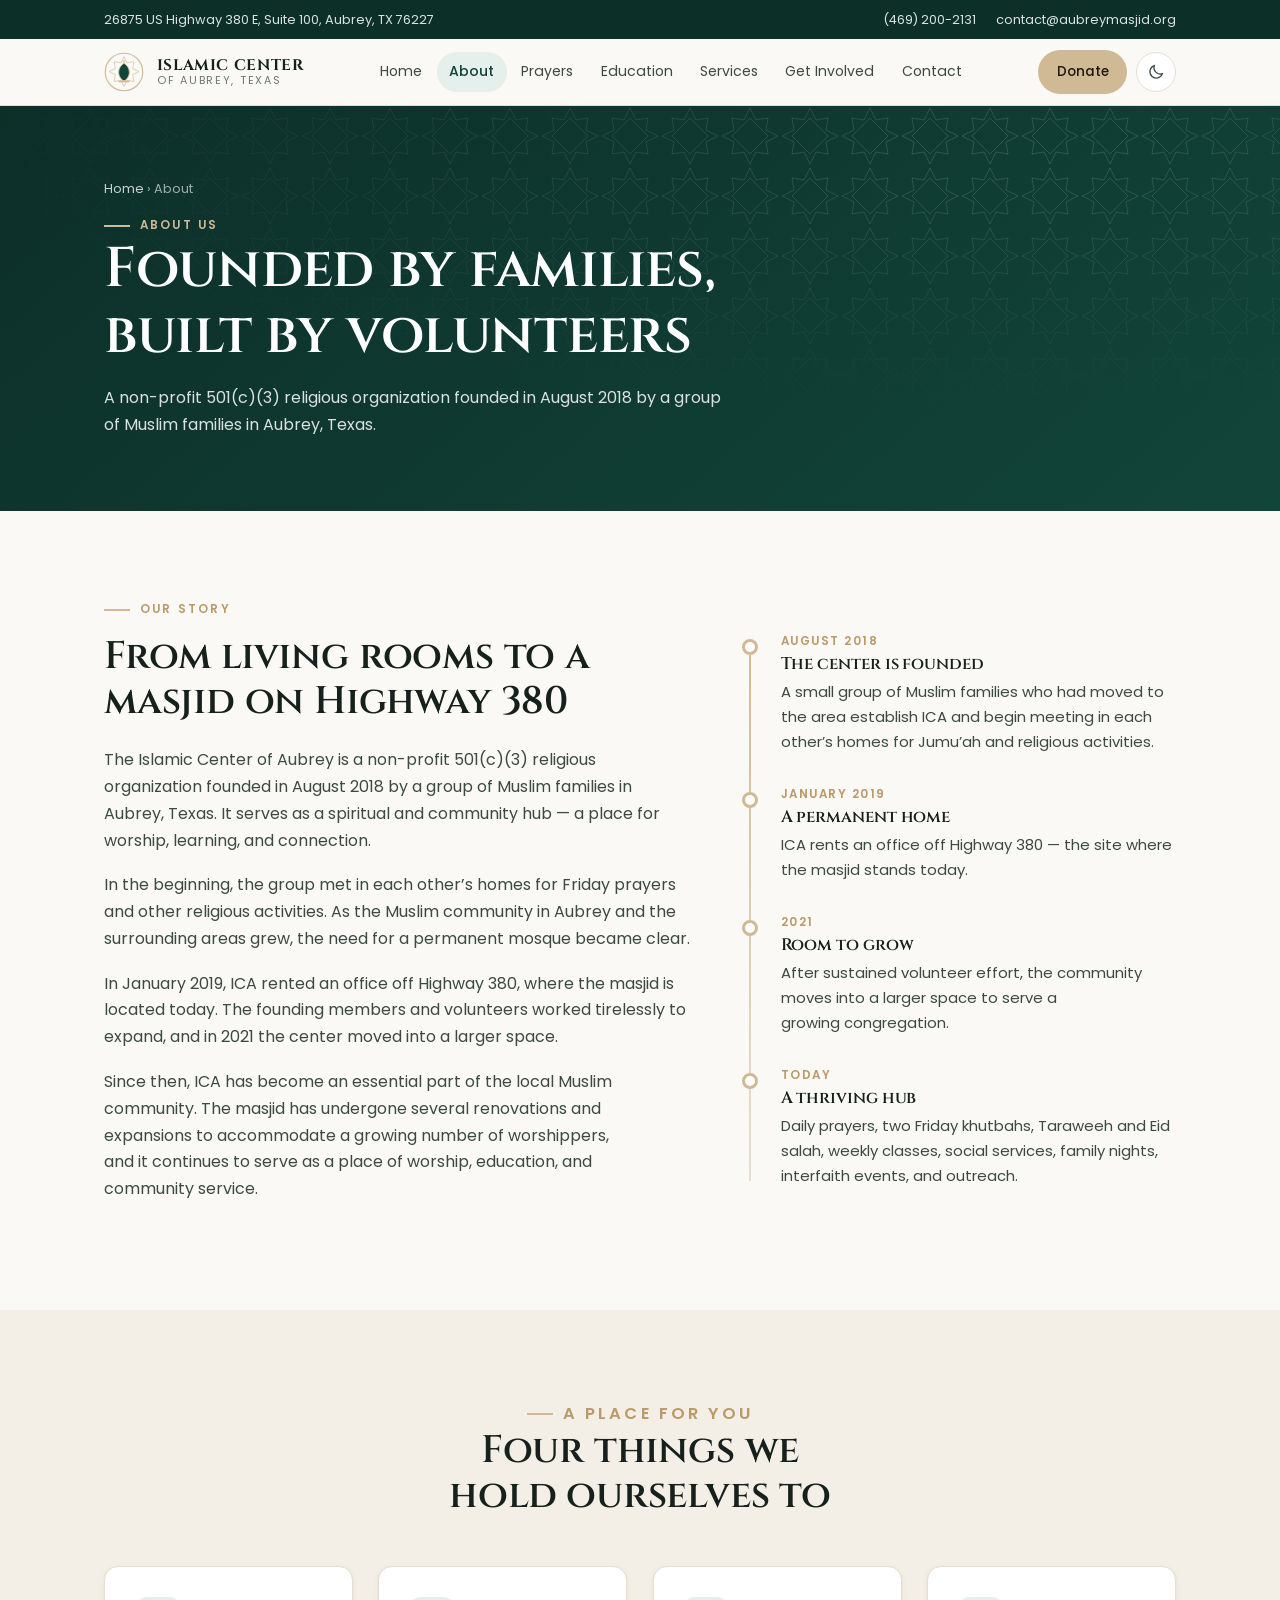
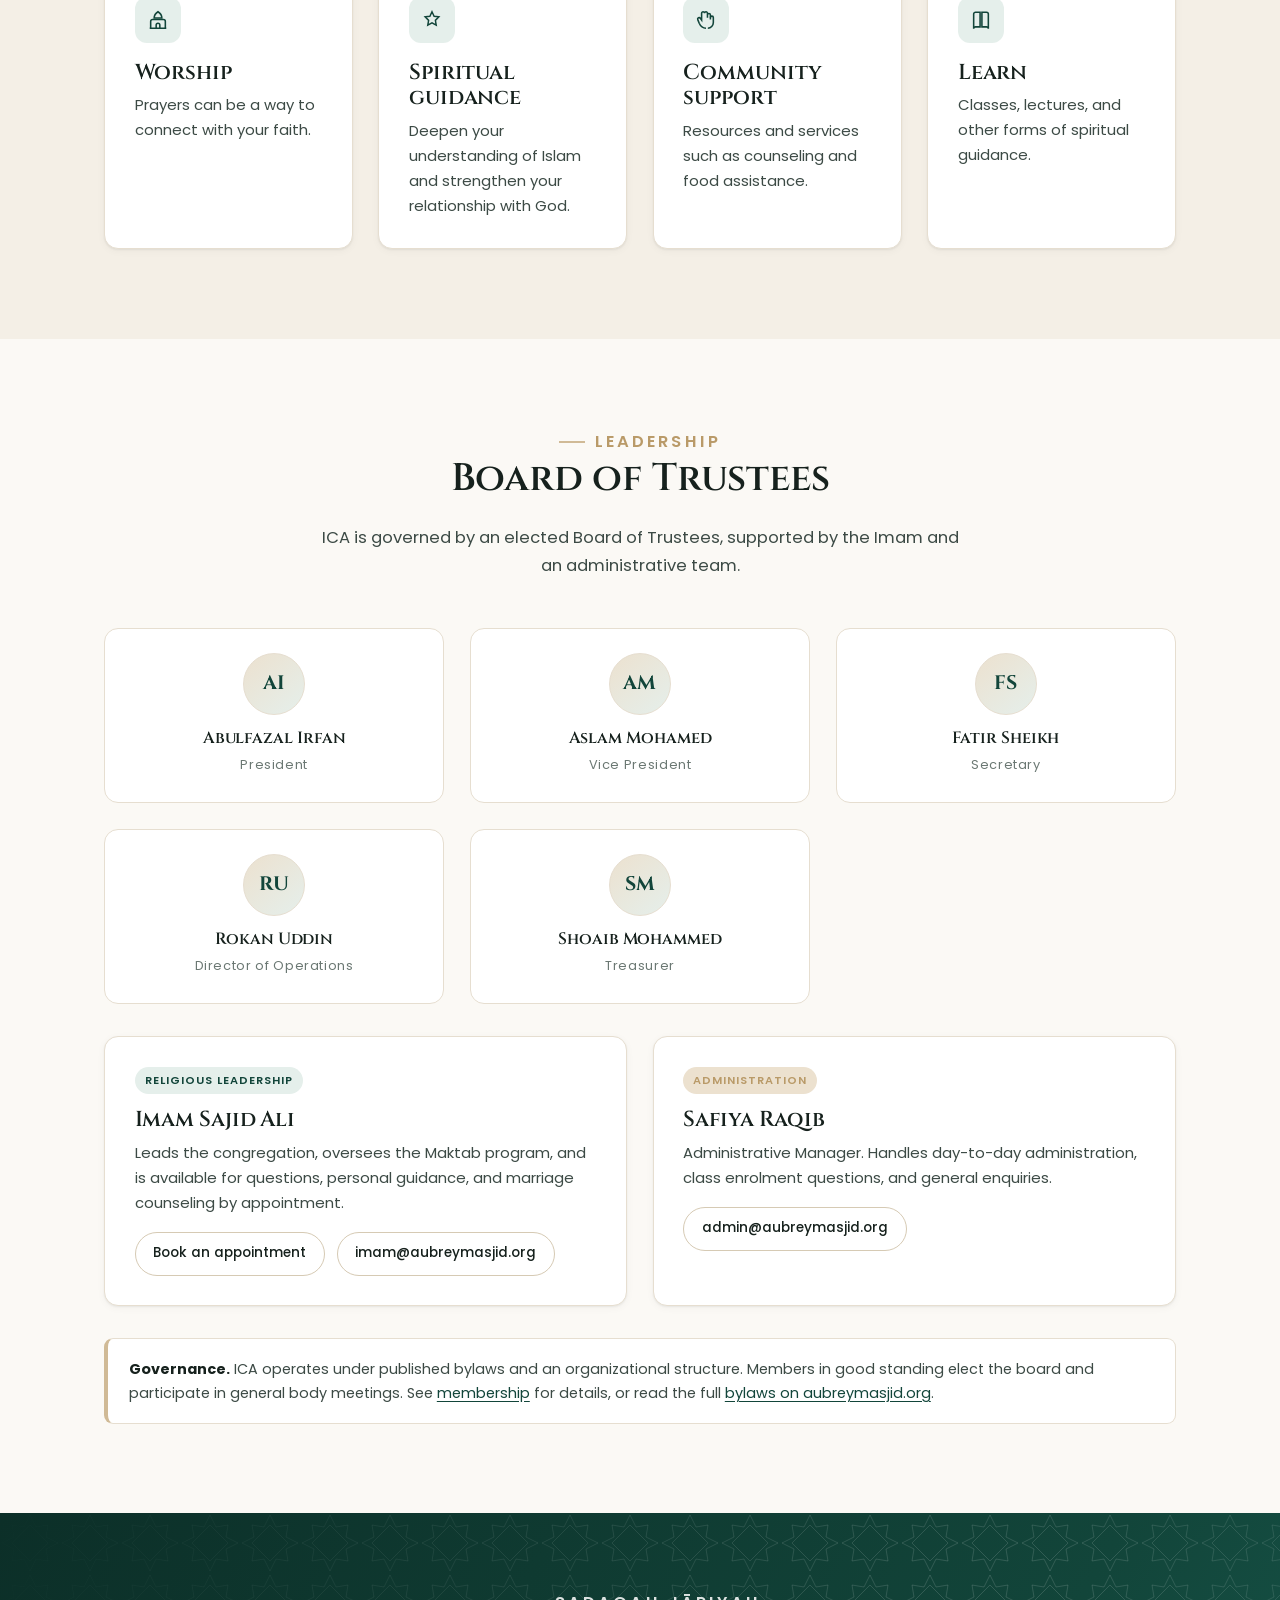
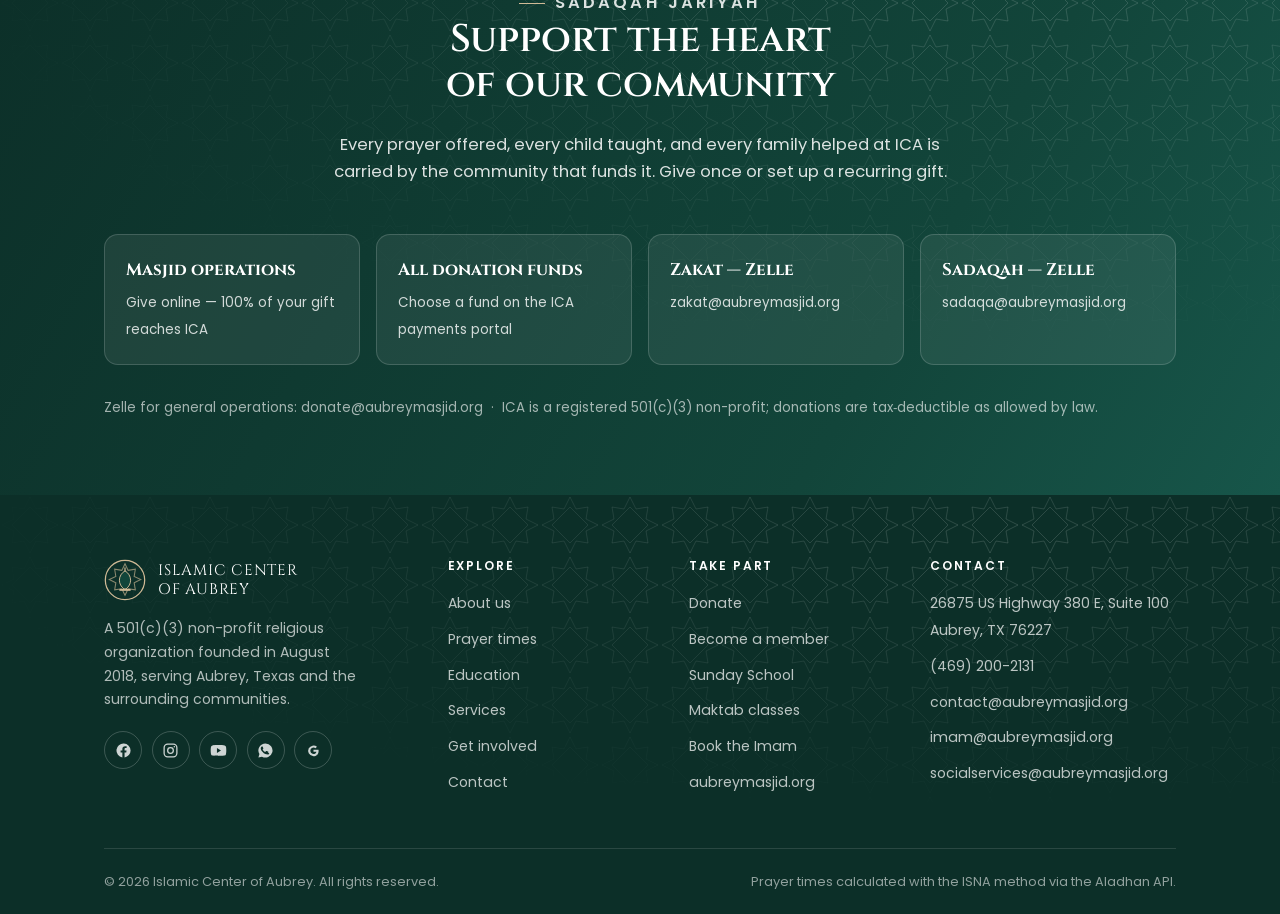
==== about.html @ ee8618e5 "Build the Islamic Center of Aubrey website A complete static site for GitHub Pages, replacing an emp" ====
<!doctype html>
<html lang="en">
<head>
<meta charset="utf-8">
<meta name="viewport" content="width=device-width, initial-scale=1">
<title>About the Islamic Center of Aubrey — history, mission, leadership</title>
<meta name="description" content="How the Islamic Center of Aubrey grew from family gatherings in 2018 to a masjid on Highway 380 — plus our mission, board of trustees, and leadership.">
<link rel="canonical" href="https://akaban01.github.io/Islamic-center-of-Aubrey/about.html">
<meta property="og:type" content="website">
<meta property="og:site_name" content="Islamic Center of Aubrey">
<meta property="og:title" content="About the Islamic Center of Aubrey — history, mission, leadership">
<meta property="og:description" content="How the Islamic Center of Aubrey grew from family gatherings in 2018 to a masjid on Highway 380 — plus our mission, board of trustees, and leadership.">
<meta property="og:url" content="https://akaban01.github.io/Islamic-center-of-Aubrey/about.html">
<meta name="twitter:card" content="summary">
<meta name="theme-color" content="#12453a">
<link rel="icon" href="assets/img/favicon.svg" type="image/svg+xml">
<link rel="apple-touch-icon" href="assets/img/favicon.svg">
<link rel="preconnect" href="https://fonts.googleapis.com">
<link rel="preconnect" href="https://fonts.gstatic.com" crossorigin>
<link rel="preconnect" href="https://api.aladhan.com">
<link href="https://fonts.googleapis.com/css2?family=Cinzel:wght@500;600;700&family=Poppins:wght@300;400;500;600&display=swap" rel="stylesheet">
<link rel="stylesheet" href="assets/css/site.css">
<script>(function(){try{var t=localStorage.getItem("ica-theme");if(t==="dark"||t==="light")document.documentElement.setAttribute("data-theme",t);}catch(e){}})();</script>
</head>
<body>
<a class="skip-link" href="#main">Skip to content</a>
<div class="topbar">
  <div class="wrap">
    <div class="topbar-links">
      <a href="https://www.google.com/maps/search/?api=1&query=26875+US+Highway+380+E+Suite+100+Aubrey+TX+76227" target="_blank" rel="noopener">26875 US Highway 380 E, Suite 100, Aubrey, TX 76227</a>
    </div>
    <div class="topbar-meta">
      <a href="tel:+14692002131">(469) 200-2131</a>
      <a href="mailto:contact@aubreymasjid.org">contact@aubreymasjid.org</a>
    </div>
  </div>
</div>

<header class="site-header">
  <div class="wrap">
    <a class="brand" href="index.html">
      <svg viewBox="0 0 48 48" aria-hidden="true" focusable="false">
  <circle cx="24" cy="24" r="22.5" fill="none" stroke="#d0ba96" stroke-width="1.4"/>
  <path d="M24 5.5 27.6 13l8.2-1.3-1.3 8.2 7.5 3.6-7.5 3.6 1.3 8.2-8.2-1.3L24 41.5 20.4 34l-8.2 1.3 1.3-8.2L6 23.5l7.5-3.6-1.3-8.2 8.2 1.3z"
        fill="none" stroke="#d0ba96" stroke-width="1.2" opacity=".65"/>
  <path d="M24 13.5c3.9 2.4 6.4 6.3 6.4 10.7 0 4-2 7.6-5.2 10h-2.4c-3.2-2.4-5.2-6-5.2-10 0-4.4 2.5-8.3 6.4-10.7z"
        fill="#12453a"/>
  <path d="M24 13.5c3.9 2.4 6.4 6.3 6.4 10.7 0 4-2 7.6-5.2 10h-2.4c-3.2-2.4-5.2-6-5.2-10 0-4.4 2.5-8.3 6.4-10.7z"
        fill="none" stroke="#d0ba96" stroke-width="1.1"/>
  <path d="M24 10.2v3.6" stroke="#d0ba96" stroke-width="1.4" stroke-linecap="round"/>
  <path d="M17.6 34.2h12.8v2.2H17.6z" fill="#d0ba96"/>
</svg>
      <span class="brand-text">
        <span class="brand-name">Islamic Center</span>
        <span class="brand-sub">of Aubrey, Texas</span>
      </span>
    </a>

    <nav class="nav" id="primary-nav" aria-label="Primary">
      <a href="index.html">Home</a><a href="about.html" aria-current="page">About</a><a href="prayers.html">Prayers</a><a href="education.html">Education</a><a href="services.html">Services</a><a href="get-involved.html">Get Involved</a><a href="contact.html">Contact</a>
    </nav>

    <div class="header-actions">
      <a class="btn btn-sand btn-sm hide-donate" href="https://www.zeffy.com/en-US/donation-form/support-the-heart-of-our-community-masjid-operations" target="_blank" rel="noopener">Donate</a>
      <button class="icon-btn" type="button" data-theme-toggle aria-label="Switch colour theme">
        <svg viewBox="0 0 24 24" fill="none" stroke="currentColor" stroke-width="1.7" aria-hidden="true"><path d="M20.5 14.2A8.4 8.4 0 0 1 9.8 3.5a8.5 8.5 0 1 0 10.7 10.7z"/></svg>
      </button>
      <button class="icon-btn nav-toggle" type="button" data-nav-toggle aria-expanded="false" aria-controls="primary-nav" aria-label="Open menu">
        <svg viewBox="0 0 24 24" fill="none" stroke="currentColor" stroke-width="1.8" stroke-linecap="round" aria-hidden="true"><path d="M4 7h16M4 12h16M4 17h16"/></svg>
      </button>
    </div>
  </div>
</header>
<div class="nav-backdrop" aria-hidden="true"></div>

<main id="main">
<section class="page-hero">
  <div class="hero-pattern" aria-hidden="true"></div>
  <div class="wrap">
    <nav class="crumbs" aria-label="Breadcrumb"><a href="index.html">Home</a> &rsaquo; About</nav>
    <p class="eyebrow">About us</p>
    <h1>Founded by families, built by volunteers</h1>
    <p>A non-profit 501(c)(3) religious organization founded in August 2018 by a group of Muslim families in Aubrey, Texas.</p>
  </div>
</section>

<section>
  <div class="wrap">
    <div class="split wide-left">
      <div>
        <p class="eyebrow">Our story</p>
        <h2>From living rooms to a masjid on Highway&nbsp;380</h2>
        <p>The Islamic Center of Aubrey is a non-profit 501(c)(3) religious organization founded in August 2018 by a group of Muslim families in Aubrey, Texas. It serves as a spiritual and community hub &mdash; a place for worship, learning, and connection.</p>
        <p>In the beginning, the group met in each other&rsquo;s homes for Friday prayers and other religious activities. As the Muslim community in Aubrey and the surrounding areas grew, the need for a permanent mosque became clear.</p>
        <p>In January 2019, ICA rented an office off Highway 380, where the masjid is located today. The founding members and volunteers worked tirelessly to expand, and in 2021 the center moved into a larger space.</p>
        <p>Since then, ICA has become an essential part of the local Muslim community. The masjid has undergone several renovations and expansions to accommodate a growing number of worshippers, and it continues to serve as a place of worship, education, and community service.</p>
      </div>

      <div>
        <ul class="timeline">
          <li>
            <span class="year">August 2018</span>
            <h3>The center is founded</h3>
            <p>A small group of Muslim families who had moved to the area establish ICA and begin meeting in each other&rsquo;s homes for Jumu&rsquo;ah and religious activities.</p>
          </li>
          <li>
            <span class="year">January 2019</span>
            <h3>A permanent home</h3>
            <p>ICA rents an office off Highway 380 &mdash; the site where the masjid stands today.</p>
          </li>
          <li>
            <span class="year">2021</span>
            <h3>Room to grow</h3>
            <p>After sustained volunteer effort, the community moves into a larger space to serve a growing congregation.</p>
          </li>
          <li>
            <span class="year">Today</span>
            <h3>A thriving hub</h3>
            <p>Daily prayers, two Friday khutbahs, Taraweeh and Eid salah, weekly classes, social services, family nights, interfaith events, and outreach.</p>
          </li>
        </ul>
      </div>
    </div>
  </div>
</section>

<section class="bg-alt">
  <div class="wrap">
    <div class="section-head center">
      <p class="eyebrow center">A place for you</p>
      <h2>Four things we hold ourselves to</h2>
    </div>
    <div class="grid g-4">
      <div class="card">
        <span class="card-icon" aria-hidden="true"><svg viewBox="0 0 24 24" fill="none" stroke="currentColor" stroke-width="1.7"><path d="M12 3c2.6 1.7 4.2 4.2 4.2 6.8H7.8C7.8 7.2 9.4 4.7 12 3z"/><path d="M4 21v-7.5a2 2 0 0 1 2-2h12a2 2 0 0 1 2 2V21"/><path d="M10 21v-3.5a2 2 0 0 1 4 0V21M3 21h18"/></svg></span>
        <h3>Worship</h3>
        <p>Prayers can be a way to connect with your faith.</p>
      </div>
      <div class="card">
        <span class="card-icon" aria-hidden="true"><svg viewBox="0 0 24 24" fill="none" stroke="currentColor" stroke-width="1.6"><path d="m12 3 2.3 4.9 5.2.7-3.8 3.8.9 5.3-4.6-2.6-4.6 2.6.9-5.3L4.5 8.6l5.2-.7z"/></svg></span>
        <h3>Spiritual guidance</h3>
        <p>Deepen your understanding of Islam and strengthen your relationship with God.</p>
      </div>
      <div class="card">
        <span class="card-icon" aria-hidden="true"><svg viewBox="0 0 24 24" fill="none" stroke="currentColor" stroke-width="1.7"><path d="M12 21c-3 0-6-2.2-7.4-5.4L3 11.6a1.6 1.6 0 0 1 2.8-1.5l1.4 2V4.6a1.6 1.6 0 0 1 3.2 0M10.4 4.6a1.6 1.6 0 0 1 3.2 0v5M13.6 6.6a1.6 1.6 0 0 1 3.2 0v4.8"/><path d="M16.8 9.4a1.6 1.6 0 0 1 3.2 0v5.2c0 3.5-2.7 6.4-6 6.4"/></svg></span>
        <h3>Community support</h3>
        <p>Resources and services such as counseling and food assistance.</p>
      </div>
      <div class="card">
        <span class="card-icon" aria-hidden="true"><svg viewBox="0 0 24 24" fill="none" stroke="currentColor" stroke-width="1.7"><path d="M4 5.5A2 2 0 0 1 6 3.5h5v16H6a2 2 0 0 0-2 2z"/><path d="M20 5.5a2 2 0 0 0-2-2h-5v16h5a2 2 0 0 1 2 2z"/></svg></span>
        <h3>Learn</h3>
        <p>Classes, lectures, and other forms of spiritual guidance.</p>
      </div>
    </div>
  </div>
</section>

<section>
  <div class="wrap">
    <div class="section-head center">
      <p class="eyebrow center">Leadership</p>
      <h2>Board of Trustees</h2>
      <p>ICA is governed by an elected Board of Trustees, supported by the Imam and an administrative team.</p>
    </div>

    <div class="grid g-3">
      <div class="person"><div class="avatar" aria-hidden="true">AI</div><h3>Abulfazal Irfan</h3><span>President</span></div>
      <div class="person"><div class="avatar" aria-hidden="true">AM</div><h3>Aslam Mohamed</h3><span>Vice President</span></div>
      <div class="person"><div class="avatar" aria-hidden="true">FS</div><h3>Fatir Sheikh</h3><span>Secretary</span></div>
      <div class="person"><div class="avatar" aria-hidden="true">RU</div><h3>Rokan Uddin</h3><span>Director of Operations</span></div>
      <div class="person"><div class="avatar" aria-hidden="true">SM</div><h3>Shoaib Mohammed</h3><span>Treasurer</span></div>
    </div>

    <div class="grid g-2 mt-2">
      <div class="card">
        <span class="tag green">Religious leadership</span>
        <h3>Imam Sajid Ali</h3>
        <p>Leads the congregation, oversees the Maktab program, and is available for questions, personal guidance, and marriage counseling by appointment.</p>
        <div class="btn-row mt-1">
          <a class="btn btn-ghost btn-sm" href="https://calendar.google.com/calendar/u/0/appointments/schedules/AcZssZ1vyZ14hAjx7pWUwDFOljRnfzx2_JsqoE2xHkdZ8RWz4Cv1REC_RWvI3e70kkAF7JAa46skmWee" target="_blank" rel="noopener">Book an appointment</a>
          <a class="btn btn-ghost btn-sm" href="mailto:imam@aubreymasjid.org">imam@aubreymasjid.org</a>
        </div>
      </div>
      <div class="card">
        <span class="tag">Administration</span>
        <h3>Safiya Raqib</h3>
        <p>Administrative Manager. Handles day-to-day administration, class enrolment questions, and general enquiries.</p>
        <div class="btn-row mt-1">
          <a class="btn btn-ghost btn-sm" href="mailto:admin@aubreymasjid.org">admin@aubreymasjid.org</a>
        </div>
      </div>
    </div>

    <div class="notice mt-2">
      <p><strong>Governance.</strong> ICA operates under published bylaws and an organizational structure. Members in good standing elect the board and participate in general body meetings. See <a href="get-involved.html#membership">membership</a> for details, or read the full <a href="https://www.aubreymasjid.org/bylaws/" target="_blank" rel="noopener">bylaws on aubreymasjid.org</a>.</p>
    </div>
  </div>
</section>

<section class="cta-band">
  <div class="hero-pattern" aria-hidden="true"></div>
  <div class="wrap">
    <div class="section-head center" style="max-width:660px;">
      <p class="eyebrow center">Sadaqah jāriyah</p>
      <h2>Support the heart of our community</h2>
      <p>Every prayer offered, every child taught, and every family helped at ICA is carried by the community that funds it. Give once or set up a recurring gift.</p>
    </div>

    <div class="donate-grid">
      <a class="donate-card" href="https://www.zeffy.com/en-US/donation-form/support-the-heart-of-our-community-masjid-operations" target="_blank" rel="noopener">
        <b>Masjid operations</b>
        <span>Give online &mdash; 100% of your gift reaches ICA</span>
      </a>
      <a class="donate-card" href="https://payments.madinaapps.com/aubreymasjid/all" target="_blank" rel="noopener">
        <b>All donation funds</b>
        <span>Choose a fund on the ICA payments portal</span>
      </a>
      <a class="donate-card" href="mailto:zakat@aubreymasjid.org">
        <b>Zakat &mdash; Zelle</b>
        <span>zakat@aubreymasjid.org</span>
      </a>
      <a class="donate-card" href="mailto:sadaqa@aubreymasjid.org">
        <b>Sadaqah &mdash; Zelle</b>
        <span>sadaqa@aubreymasjid.org</span>
      </a>
    </div>
    <p class="mt-2" style="font-size:.84rem;color:rgba(255,255,255,.62);margin-bottom:0;">
      Zelle for general operations: donate@aubreymasjid.org &nbsp;&middot;&nbsp; ICA is a registered 501(c)(3) non-profit; donations are tax&#8209;deductible as allowed by law.
    </p>
  </div>
</section>

</main>

<footer class="site-footer">
  <div class="hero-pattern" aria-hidden="true"></div>
  <div class="wrap">
    <div class="footer-grid">
      <div>
        <div class="footer-brand">
          <svg viewBox="0 0 48 48" aria-hidden="true" focusable="false">
  <circle cx="24" cy="24" r="22.5" fill="none" stroke="#d0ba96" stroke-width="1.4"/>
  <path d="M24 5.5 27.6 13l8.2-1.3-1.3 8.2 7.5 3.6-7.5 3.6 1.3 8.2-8.2-1.3L24 41.5 20.4 34l-8.2 1.3 1.3-8.2L6 23.5l7.5-3.6-1.3-8.2 8.2 1.3z"
        fill="none" stroke="#d0ba96" stroke-width="1.2" opacity=".65"/>
  <path d="M24 13.5c3.9 2.4 6.4 6.3 6.4 10.7 0 4-2 7.6-5.2 10h-2.4c-3.2-2.4-5.2-6-5.2-10 0-4.4 2.5-8.3 6.4-10.7z"
        fill="#12453a"/>
  <path d="M24 13.5c3.9 2.4 6.4 6.3 6.4 10.7 0 4-2 7.6-5.2 10h-2.4c-3.2-2.4-5.2-6-5.2-10 0-4.4 2.5-8.3 6.4-10.7z"
        fill="none" stroke="#d0ba96" stroke-width="1.1"/>
  <path d="M24 10.2v3.6" stroke="#d0ba96" stroke-width="1.4" stroke-linecap="round"/>
  <path d="M17.6 34.2h12.8v2.2H17.6z" fill="#d0ba96"/>
</svg>
          <span>Islamic Center<br>of Aubrey</span>
        </div>
        <p>A 501(c)(3) non-profit religious organization founded in August 2018, serving Aubrey, Texas and the surrounding communities.</p>
        <div class="socials">
          <a href="https://www.facebook.com/islamiccenterofaubrey/" target="_blank" rel="noopener" aria-label="Facebook"><svg viewBox="0 0 24 24" fill="currentColor"><path d="M22 12a10 10 0 1 0-11.6 9.9v-7h-2.5V12h2.5V9.8c0-2.5 1.5-3.9 3.8-3.9 1.1 0 2.2.2 2.2.2v2.5h-1.3c-1.2 0-1.6.8-1.6 1.6V12h2.8l-.4 2.9h-2.4v7A10 10 0 0 0 22 12z"/></svg></a>
          <a href="https://www.instagram.com/islamiccenterofaubrey/" target="_blank" rel="noopener" aria-label="Instagram"><svg viewBox="0 0 24 24" fill="none" stroke="currentColor" stroke-width="1.8"><rect x="3" y="3" width="18" height="18" rx="5"/><circle cx="12" cy="12" r="4"/><circle cx="17.4" cy="6.6" r="1.1" fill="currentColor" stroke="none"/></svg></a>
          <a href="https://www.youtube.com/channel/UCGAPGRySCEb891dttJAEskg" target="_blank" rel="noopener" aria-label="YouTube"><svg viewBox="0 0 24 24" fill="currentColor"><path d="M23 12s0-3.5-.45-5.2a2.9 2.9 0 0 0-2-2C18.8 4.3 12 4.3 12 4.3s-6.8 0-8.55.5a2.9 2.9 0 0 0-2 2C1 8.5 1 12 1 12s0 3.5.45 5.2a2.9 2.9 0 0 0 2 2c1.75.5 8.55.5 8.55.5s6.8 0 8.55-.5a2.9 2.9 0 0 0 2-2C23 15.5 23 12 23 12zM9.8 15.4V8.6l5.7 3.4z"/></svg></a>
          <a href="https://chat.whatsapp.com/HEF8OsVXUEU65dD7Cazsa9" target="_blank" rel="noopener" aria-label="WhatsApp community"><svg viewBox="0 0 24 24" fill="currentColor"><path d="M12 2a10 10 0 0 0-8.6 15.1L2 22l5-1.3A10 10 0 1 0 12 2zm5.5 14.1c-.2.7-1.4 1.3-2 1.4-.5.1-1.2.1-1.9-.1-.4-.1-1-.3-1.8-.6-3.1-1.3-5.1-4.4-5.3-4.6-.1-.2-1.2-1.6-1.2-3.1S6 7 6.3 6.7c.2-.3.5-.4.7-.4h.5c.2 0 .4 0 .6.5l.8 2c.1.2.1.4 0 .5l-.3.5-.4.4c-.1.1-.3.3-.1.6.1.3.6 1.1 1.4 1.8 1 .9 1.8 1.1 2 1.2.3.1.4.1.6-.1l.8-1c.2-.2.4-.2.6-.1l2 .9c.2.1.4.2.4.3.1.1.1.6-.1 1.3z"/></svg></a>
          <a href="https://g.co/kgs/wvjCQM" target="_blank" rel="noopener" aria-label="Google listing"><svg viewBox="0 0 24 24" fill="currentColor"><path d="M12 11v2.9h4.1a3.6 3.6 0 0 1-1.5 2.4l2.4 1.9c1.4-1.3 2.2-3.2 2.2-5.5 0-.6-.05-1.1-.15-1.7zM12 20c2 0 3.7-.7 4.9-1.8l-2.4-1.9c-.7.5-1.5.7-2.5.7-1.9 0-3.6-1.3-4.2-3.1l-2.5 2A8 8 0 0 0 12 20zM7.8 13.9a4.8 4.8 0 0 1 0-3.1l-2.5-2a8 8 0 0 0 0 7.1zM12 7.6c1.1 0 2 .4 2.8 1.1l2.1-2.1A8 8 0 0 0 5.3 8.8l2.5 2C8.4 8.9 10.1 7.6 12 7.6z"/></svg></a>
        </div>
      </div>

      <div>
        <h4>Explore</h4>
        <ul>
          <li><a href="about.html">About us</a></li>
          <li><a href="prayers.html">Prayer times</a></li>
          <li><a href="education.html">Education</a></li>
          <li><a href="services.html">Services</a></li>
          <li><a href="get-involved.html">Get involved</a></li>
          <li><a href="contact.html">Contact</a></li>
        </ul>
      </div>

      <div>
        <h4>Take part</h4>
        <ul>
          <li><a href="https://www.zeffy.com/en-US/donation-form/support-the-heart-of-our-community-masjid-operations" target="_blank" rel="noopener">Donate</a></li>
          <li><a href="https://www.zeffy.com/en-US/ticketing/islamic-center-of-aubrey-membership" target="_blank" rel="noopener">Become a member</a></li>
          <li><a href="https://www.zeffy.com/en-US/ticketing/sunday-school-registration-2026--27" target="_blank" rel="noopener">Sunday School</a></li>
          <li><a href="https://members.madinaapps.com/clients/aubreymasjid/login" target="_blank" rel="noopener">Maktab classes</a></li>
          <li><a href="https://calendar.google.com/calendar/u/0/appointments/schedules/AcZssZ1vyZ14hAjx7pWUwDFOljRnfzx2_JsqoE2xHkdZ8RWz4Cv1REC_RWvI3e70kkAF7JAa46skmWee" target="_blank" rel="noopener">Book the Imam</a></li>
          <li><a href="https://www.aubreymasjid.org/" target="_blank" rel="noopener">aubreymasjid.org</a></li>
        </ul>
      </div>

      <div>
        <h4>Contact</h4>
        <ul>
          <li><a href="https://www.google.com/maps/search/?api=1&query=26875+US+Highway+380+E+Suite+100+Aubrey+TX+76227" target="_blank" rel="noopener">26875 US Highway 380 E, Suite 100<br>Aubrey, TX 76227</a></li>
          <li><a href="tel:+14692002131">(469) 200-2131</a></li>
          <li><a href="mailto:contact@aubreymasjid.org">contact@aubreymasjid.org</a></li>
          <li><a href="mailto:imam@aubreymasjid.org">imam@aubreymasjid.org</a></li>
          <li><a href="mailto:socialservices@aubreymasjid.org">socialservices@aubreymasjid.org</a></li>
        </ul>
      </div>
    </div>

    <div class="footer-bottom">
      <span>&copy; <span data-year>2026</span> Islamic Center of Aubrey. All rights reserved.</span>
      <span>Prayer times calculated with the ISNA method via the Aladhan API.</span>
    </div>
  </div>
</footer>

<script src="assets/js/site.js" defer></script>
</body>
</html>
---- assets/css/site.css ----
/* =========================================================
   Islamic Center of Aubrey — design system
   Palette anchored on the center's existing brand sand (#D0BA96)
   ========================================================= */

:root {
  /* Brand */
  --sand:        #d0ba96;
  --sand-deep:   #b99a68;
  --sand-soft:   #ece1cf;
  --green:       #12453a;
  --green-deep:  #0c2f28;
  --green-soft:  #e5efeb;

  /* Surfaces & text (light) */
  --bg:          #fbf9f5;
  --bg-alt:      #f4efe6;
  --surface:     #ffffff;
  --surface-2:   #fdfbf7;
  --ink:         #16211d;
  --ink-2:       #3c4a45;
  --ink-3:       #6b7873;
  --line:        #e6ded0;
  --line-strong: #d6cab4;
  --link:        #12453a;

  --shadow-sm: 0 1px 2px rgba(22, 33, 29, .06), 0 2px 8px rgba(22, 33, 29, .04);
  --shadow-md: 0 2px 6px rgba(22, 33, 29, .06), 0 12px 32px rgba(22, 33, 29, .08);
  --shadow-lg: 0 4px 12px rgba(22, 33, 29, .08), 0 24px 60px rgba(22, 33, 29, .12);

  --radius:    14px;
  --radius-lg: 22px;
  --radius-sm: 9px;

  --font-display: "Cinzel", "Iowan Old Style", Georgia, serif;
  --font-body: "Poppins", -apple-system, BlinkMacSystemFont, "Segoe UI", Roboto, sans-serif;

  --wrap: 1160px;
  --gutter: clamp(1.15rem, 4vw, 2.75rem);

  --pattern-ink: rgba(18, 69, 58, .1);
}

@media (prefers-color-scheme: dark) {
  :root:not([data-theme="light"]) {
    --bg:          #0d1411;
    --bg-alt:      #121b17;
    --surface:     #151f1a;
    --surface-2:   #19241f;
    --ink:         #edeae2;
    --ink-2:       #bcc4bf;
    --ink-3:       #8b9691;
    --line:        #26332c;
    --line-strong: #35453c;
    --link:        #d0ba96;
    --green-soft:  #16302a;
    --sand-soft:   #2b2519;
    --shadow-sm: 0 1px 2px rgba(0,0,0,.4);
    --shadow-md: 0 2px 6px rgba(0,0,0,.35), 0 12px 32px rgba(0,0,0,.35);
    --shadow-lg: 0 4px 12px rgba(0,0,0,.4), 0 24px 60px rgba(0,0,0,.45);
    --pattern-ink: rgba(208, 186, 150, .09);
  }
}

:root[data-theme="dark"] {
  --bg:          #0d1411;
  --bg-alt:      #121b17;
  --surface:     #151f1a;
  --surface-2:   #19241f;
  --ink:         #edeae2;
  --ink-2:       #bcc4bf;
  --ink-3:       #8b9691;
  --line:        #26332c;
  --line-strong: #35453c;
  --link:        #d0ba96;
  --green-soft:  #16302a;
  --sand-soft:   #2b2519;
  --shadow-sm: 0 1px 2px rgba(0,0,0,.4);
  --shadow-md: 0 2px 6px rgba(0,0,0,.35), 0 12px 32px rgba(0,0,0,.35);
  --shadow-lg: 0 4px 12px rgba(0,0,0,.4), 0 24px 60px rgba(0,0,0,.45);
  --pattern-ink: rgba(208, 186, 150, .09);
}

/* ---------- Base ---------- */

*, *::before, *::after { box-sizing: border-box; }

html { -webkit-text-size-adjust: 100%; scroll-behavior: smooth; overflow-x: hidden; }
@media (prefers-reduced-motion: reduce) { html { scroll-behavior: auto; } }

body {
  margin: 0;
  background: var(--bg);
  color: var(--ink);
  font-family: var(--font-body);
  font-size: 1rem;
  line-height: 1.68;
  -webkit-font-smoothing: antialiased;
  overflow-x: hidden;
}

h1, h2, h3, h4 {
  font-family: var(--font-display);
  font-weight: 600;
  line-height: 1.18;
  letter-spacing: -0.005em;
  color: var(--ink);
  margin: 0 0 .6em;
  text-wrap: balance;
}

h1 { font-size: clamp(2.1rem, 5.2vw, 3.5rem); }
h2 { font-size: clamp(1.65rem, 3.6vw, 2.4rem); }
h3 { font-size: clamp(1.12rem, 2vw, 1.35rem); }
h4 { font-size: 1.02rem; }

p { margin: 0 0 1.1em; color: var(--ink-2); text-wrap: pretty; }
a { color: var(--link); text-underline-offset: 3px; }

img, svg { max-width: 100%; }
hr { border: 0; border-top: 1px solid var(--line); margin: 2.5rem 0; }

:focus-visible {
  outline: 2.5px solid var(--sand-deep);
  outline-offset: 3px;
  border-radius: 4px;
}

.skip-link {
  position: absolute; left: -9999px; top: 0; z-index: 200;
  background: var(--green); color: #fff; padding: .75rem 1.15rem;
  border-radius: 0 0 var(--radius-sm) 0; font-size: .9rem;
}
.skip-link:focus { left: 0; }

/* ---------- Layout ---------- */

.wrap { width: 100%; max-width: var(--wrap); margin-inline: auto; padding-inline: var(--gutter); }
.wrap-narrow { max-width: 780px; }

section { padding-block: clamp(3.25rem, 7vw, 5.75rem); }
section.tight { padding-block: clamp(2.25rem, 4.5vw, 3.5rem); }
.bg-alt { background: var(--bg-alt); }
.bg-surface { background: var(--surface); }

.eyebrow {
  font-family: var(--font-body);
  font-size: .74rem; font-weight: 600;
  letter-spacing: .19em; text-transform: uppercase;
  color: var(--sand-deep);
  margin: 0 0 .85rem;
  display: flex; align-items: center; gap: .6rem;
}
.eyebrow::before {
  content: ""; width: 26px; height: 1.5px; background: var(--sand); flex: none;
}
.eyebrow.center { justify-content: center; }

.section-head { max-width: 640px; margin-bottom: clamp(2rem, 4vw, 3rem); }
.section-head.center { margin-inline: auto; text-align: center; }
.section-head.center .eyebrow { justify-content: center; }
.section-head p { font-size: 1.03rem; margin-bottom: 0; }

.lead { font-size: clamp(1.03rem, 1.9vw, 1.18rem); color: var(--ink-2); }

.grid { display: grid; gap: clamp(1rem, 2.2vw, 1.6rem); }
.g-2 { grid-template-columns: repeat(auto-fit, minmax(280px, 1fr)); }
.g-3 { grid-template-columns: repeat(auto-fit, minmax(265px, 1fr)); }
.g-4 { grid-template-columns: repeat(auto-fit, minmax(210px, 1fr)); }

/* ---------- Buttons ---------- */

.btn {
  display: inline-flex; align-items: center; justify-content: center; gap: .55rem;
  font-family: var(--font-body); font-size: .92rem; font-weight: 500;
  padding: .82rem 1.5rem;
  border-radius: 999px;
  border: 1.5px solid transparent;
  text-decoration: none;
  cursor: pointer;
  transition: transform .18s ease, background-color .18s ease, color .18s ease, border-color .18s ease, box-shadow .18s ease;
  white-space: nowrap;
}
.btn:hover { transform: translateY(-2px); }
.btn:active { transform: translateY(0); }
@media (prefers-reduced-motion: reduce) { .btn:hover { transform: none; } }

.btn-primary { background: var(--green); color: #fff; box-shadow: var(--shadow-sm); }
.btn-primary:hover { background: var(--green-deep); box-shadow: var(--shadow-md); }

.btn-sand { background: var(--sand); color: #21180a; }
.btn-sand:hover { background: var(--sand-deep); color: #fff; }

.btn-ghost { border-color: var(--line-strong); color: var(--ink); background: transparent; }
.btn-ghost:hover { border-color: var(--sand-deep); background: var(--surface); }

.btn-onDark { border-color: rgba(255,255,255,.42); color: #fff; background: rgba(255,255,255,.05); }
.btn-onDark:hover { background: #fff; color: var(--green-deep); border-color: #fff; }

.btn-sm { padding: .6rem 1.1rem; font-size: .85rem; }

.btn-row { display: flex; flex-wrap: wrap; gap: .75rem; }

/* ---------- Header ---------- */

.topbar {
  background: var(--green-deep);
  color: rgba(255,255,255,.82);
  font-size: .8rem;
}
.topbar .wrap {
  display: flex; align-items: center; justify-content: space-between;
  gap: 1rem; padding-block: .55rem; flex-wrap: wrap;
}
.topbar a { color: rgba(255,255,255,.86); text-decoration: none; }
.topbar a:hover { color: var(--sand); }
.topbar-links { display: flex; gap: 1.25rem; align-items: center; flex-wrap: wrap; }
.topbar-meta { display: flex; gap: 1.25rem; align-items: center; }
@media (max-width: 720px) { .topbar-meta { display: none; } }

.site-header {
  position: sticky; top: 0; z-index: 100;
  background: color-mix(in srgb, var(--bg) 88%, transparent);
  backdrop-filter: blur(14px);
  border-bottom: 1px solid var(--line);
}
.site-header .wrap {
  display: flex; align-items: center; justify-content: space-between;
  gap: 1rem; padding-block: .7rem;
}

.brand { display: flex; align-items: center; gap: .8rem; text-decoration: none; color: var(--ink); }
.brand svg { width: 40px; height: 40px; flex: none; }
.brand-text { display: flex; flex-direction: column; line-height: 1.15; }
.brand-name {
  font-family: var(--font-display); font-weight: 700;
  font-size: .96rem; letter-spacing: .04em; text-transform: uppercase;
}
.brand-sub { font-size: .68rem; letter-spacing: .16em; text-transform: uppercase; color: var(--ink-3); }

.nav { display: flex; align-items: center; gap: .15rem; }
.nav a {
  padding: .5rem .78rem; border-radius: 999px;
  font-size: .88rem; color: var(--ink-2); text-decoration: none;
  transition: color .16s ease, background-color .16s ease;
}
.nav a:hover { color: var(--ink); background: var(--bg-alt); }
.nav a[aria-current="page"] { color: var(--green); background: var(--green-soft); font-weight: 500; }
:root[data-theme="dark"] .nav a[aria-current="page"] { color: var(--sand); }

.header-actions { display: flex; align-items: center; gap: .55rem; }

.icon-btn {
  width: 40px; height: 40px; display: grid; place-items: center;
  border-radius: 50%; border: 1px solid var(--line);
  background: var(--surface); color: var(--ink-2); cursor: pointer;
  transition: border-color .16s ease, color .16s ease;
}
.icon-btn:hover { border-color: var(--sand-deep); color: var(--ink); }
.icon-btn svg { width: 18px; height: 18px; }

.nav-toggle { display: none; }
@media (max-width: 1024px) {
  .nav-toggle { display: grid; }
  .nav {
    position: fixed; inset: 0 0 0 auto; width: min(330px, 84vw);
    background: var(--surface); border-left: 1px solid var(--line);
    flex-direction: column; align-items: stretch; gap: .2rem;
    padding: 5.5rem 1.25rem 2rem;
    transform: translateX(100%); transition: transform .28s cubic-bezier(.4,0,.2,1);
    box-shadow: var(--shadow-lg); overflow-y: auto;
  }
  .nav[data-open="true"] { transform: translateX(0); }
  .nav a { padding: .8rem .9rem; border-radius: var(--radius-sm); font-size: .96rem; }
  .nav-backdrop {
    position: fixed; inset: 0; background: rgba(10,16,13,.45);
    opacity: 0; pointer-events: none; transition: opacity .28s ease; z-index: 99;
  }
  .nav-backdrop[data-open="true"] { opacity: 1; pointer-events: auto; }
}
@media (min-width: 1025px) { .nav-backdrop { display: none; } }
.hide-donate { display: inline-flex; }
@media (max-width: 560px) { .hide-donate { display: none; } }

/* ---------- Geometric pattern ---------- */

.pattern {
  background-image: url("data:image/svg+xml,%3Csvg xmlns='http://www.w3.org/2000/svg' width='60' height='60' viewBox='0 0 60 60'%3E%3Cg fill='none' stroke='%23ffffff' stroke-opacity='.13' stroke-width='1'%3E%3Cpath d='M30 2 36 14 48 12 46 24 58 30 46 36 48 48 36 46 30 58 24 46 12 48 14 36 2 30 14 24 12 12 24 14Z'/%3E%3Cpath d='M30 12 39 21 48 30 39 39 30 48 21 39 12 30 21 21Z'/%3E%3C/g%3E%3C/svg%3E");
  background-size: 60px 60px;
}

/* ---------- Hero ---------- */

.hero {
  position: relative;
  background: linear-gradient(150deg, var(--green-deep) 0%, var(--green) 58%, #17564a 100%);
  color: #fff;
  overflow: hidden;
  padding-block: clamp(3.5rem, 9vw, 7rem);
}
.hero::before {
  content: ""; position: absolute; inset: 0;
  background-image: inherit;
  opacity: .5;
}
.hero-pattern {
  position: absolute; inset: 0; pointer-events: none;
  background-image: url("data:image/svg+xml,%3Csvg xmlns='http://www.w3.org/2000/svg' width='60' height='60' viewBox='0 0 60 60'%3E%3Cg fill='none' stroke='%23ffffff' stroke-opacity='.14' stroke-width='1'%3E%3Cpath d='M30 2 36 14 48 12 46 24 58 30 46 36 48 48 36 46 30 58 24 46 12 48 14 36 2 30 14 24 12 12 24 14Z'/%3E%3Cpath d='M30 12 39 21 48 30 39 39 30 48 21 39 12 30 21 21Z'/%3E%3C/g%3E%3C/svg%3E");
  background-size: 60px 60px;
  mask-image: radial-gradient(115% 90% at 78% 12%, #000 5%, transparent 72%);
  -webkit-mask-image: radial-gradient(115% 90% at 78% 12%, #000 5%, transparent 72%);
}
.hero .wrap { position: relative; z-index: 1; }
.hero h1 { color: #fff; margin-bottom: .45em; }
.hero p { color: rgba(255,255,255,.86); }
.hero .eyebrow { color: var(--sand); }
.hero .eyebrow::before { background: var(--sand); }

.hero-layout { display: grid; gap: clamp(2rem, 4vw, 3.5rem); align-items: center; }
@media (min-width: 940px) { .hero-layout { grid-template-columns: 1.05fr .95fr; } }

.hero-arabic {
  font-size: clamp(1.4rem, 3vw, 1.85rem);
  color: var(--sand);
  margin-bottom: .5rem;
  line-height: 1.9;
  font-family: "Scheherazade New", "Noto Naskh Arabic", "Times New Roman", serif;
}

.page-hero {
  position: relative;
  background: linear-gradient(140deg, var(--green-deep), var(--green));
  color: #fff; overflow: hidden;
  padding-block: clamp(2.75rem, 6vw, 4.5rem);
}
.page-hero .wrap { position: relative; z-index: 1; }
.page-hero h1 { color: #fff; margin-bottom: .3em; }
.page-hero p { color: rgba(255,255,255,.85); max-width: 62ch; margin-bottom: 0; }
.page-hero .eyebrow { color: var(--sand); }
.page-hero .eyebrow::before { background: var(--sand); }

.crumbs { font-size: .8rem; color: rgba(255,255,255,.6); margin-bottom: 1rem; }
.crumbs a { color: rgba(255,255,255,.78); text-decoration: none; }
.crumbs a:hover { color: var(--sand); }

/* ---------- Prayer times card ---------- */

/* The prayer card sits inside the dark hero — keep its own light-surface colours. */
.hero .prayer-card p,
.page-hero .prayer-card p { color: var(--ink-2); }
.hero .prayer-card .prayer-card__date,
.page-hero .prayer-card .prayer-card__date { color: var(--ink-3); }
.hero .prayer-card .prayer-card__foot,
.page-hero .prayer-card .prayer-card__foot { color: var(--ink-3); }

.prayer-card {
  background: var(--surface);
  border: 1px solid var(--line);
  border-radius: var(--radius-lg);
  box-shadow: var(--shadow-lg);
  overflow: hidden;
  color: var(--ink);
}
.prayer-card__head {
  padding: 1.15rem 1.4rem;
  border-bottom: 1px solid var(--line);
  display: flex; justify-content: space-between; align-items: flex-start; gap: 1rem;
  background: var(--surface-2);
}
.prayer-card__head h3 { margin: 0 0 .15rem; font-size: 1.06rem; }
.prayer-card__date { font-size: .78rem; color: var(--ink-3); margin: 0; line-height: 1.5; }
.prayer-card__hijri { color: var(--sand-deep); font-weight: 500; }

.countdown {
  text-align: right; flex: none;
}
.countdown-label { font-size: .68rem; letter-spacing: .14em; text-transform: uppercase; color: var(--ink-3); display: block; }
.countdown-value {
  font-family: var(--font-display); font-size: 1.32rem; font-weight: 700;
  color: var(--green); font-variant-numeric: tabular-nums; display: block; line-height: 1.3;
}
:root[data-theme="dark"] .countdown-value { color: var(--sand); }
.countdown-name { font-size: .74rem; color: var(--ink-3); }

.prayer-rows { list-style: none; margin: 0; padding: .35rem 0; }
.prayer-rows li {
  display: grid; grid-template-columns: 1.6rem 1fr auto;
  align-items: center; gap: .85rem;
  padding: .62rem 1.4rem;
  font-size: .95rem;
  border-left: 3px solid transparent;
}
.prayer-rows li .p-icon { color: var(--sand-deep); display: grid; place-items: center; }
.prayer-rows li .p-icon svg { width: 17px; height: 17px; }
.prayer-rows li .p-name { color: var(--ink-2); }
.prayer-rows li .p-name small { display: block; font-size: .7rem; color: var(--ink-3); line-height: 1.3; }
.prayer-rows li .p-time {
  font-variant-numeric: tabular-nums; font-weight: 600; color: var(--ink);
  letter-spacing: .01em;
}
.prayer-rows li[data-next="true"] {
  background: var(--green-soft);
  border-left-color: var(--sand);
}
.prayer-rows li[data-next="true"] .p-name,
.prayer-rows li[data-next="true"] .p-time { color: var(--green); font-weight: 600; }
:root[data-theme="dark"] .prayer-rows li[data-next="true"] .p-name,
:root[data-theme="dark"] .prayer-rows li[data-next="true"] .p-time { color: var(--sand); }
.prayer-rows li.is-sun { opacity: .82; }

.prayer-card__foot {
  padding: .9rem 1.4rem 1.15rem;
  border-top: 1px solid var(--line);
  background: var(--surface-2);
  font-size: .76rem; color: var(--ink-3); line-height: 1.55;
}
.prayer-card__foot strong { color: var(--ink-2); font-weight: 600; }

.jumuah-strip {
  display: grid; grid-template-columns: 1fr 1fr; gap: 1px;
  background: var(--line);
  border-top: 1px solid var(--line);
}
.jumuah-strip div { background: var(--surface); padding: .95rem 1.4rem; }
.jumuah-strip span { display: block; font-size: .68rem; letter-spacing: .13em; text-transform: uppercase; color: var(--sand-deep); margin-bottom: .2rem; }
.jumuah-strip b { font-size: .98rem; color: var(--ink); font-weight: 600; font-variant-numeric: tabular-nums; }
.jumuah-strip small { display: block; font-size: .74rem; color: var(--ink-3); }

/* ---------- Cards ---------- */

.card {
  background: var(--surface);
  border: 1px solid var(--line);
  border-radius: var(--radius);
  padding: clamp(1.4rem, 2.4vw, 1.85rem);
  box-shadow: var(--shadow-sm);
  transition: transform .2s ease, box-shadow .2s ease, border-color .2s ease;
  display: flex; flex-direction: column;
}
a.card { text-decoration: none; color: inherit; }
a.card:hover, .card.hoverable:hover {
  transform: translateY(-3px);
  box-shadow: var(--shadow-md);
  border-color: var(--line-strong);
}
@media (prefers-reduced-motion: reduce) { a.card:hover { transform: none; } }
.card h3 { margin-bottom: .5rem; }
.card p { font-size: .93rem; margin-bottom: 0; }
.card p + p { margin-top: .7rem; }
.card .card-link {
  margin-top: auto; padding-top: 1.1rem;
  font-size: .85rem; font-weight: 500; color: var(--green);
  display: inline-flex; align-items: center; gap: .4rem;
}
:root[data-theme="dark"] .card .card-link { color: var(--sand); }
a.card:hover .card-link { gap: .65rem; }

.card-icon {
  width: 46px; height: 46px; border-radius: 12px;
  display: grid; place-items: center; margin-bottom: 1.05rem;
  background: var(--green-soft); color: var(--green);
  flex: none;
}
:root[data-theme="dark"] .card-icon { color: var(--sand); }
.card-icon svg { width: 22px; height: 22px; }
.card-icon.sand { background: var(--sand-soft); color: var(--sand-deep); }

.tag {
  display: inline-block; font-size: .7rem; font-weight: 600;
  letter-spacing: .09em; text-transform: uppercase;
  padding: .28rem .62rem; border-radius: 999px;
  background: var(--sand-soft); color: var(--sand-deep);
  margin-bottom: .8rem; align-self: flex-start;
}
.tag.green { background: var(--green-soft); color: var(--green); }
:root[data-theme="dark"] .tag.green { color: var(--sand); }

/* Definition list used for schedules / fees */
.meta-list { margin: 1.1rem 0 0; padding: 0; border-top: 1px solid var(--line); }
.meta-list div {
  display: flex; justify-content: space-between; gap: 1rem;
  padding: .58rem 0; border-bottom: 1px solid var(--line);
  font-size: .875rem;
}
.meta-list dt { color: var(--ink-3); margin: 0; }
.meta-list dd { margin: 0; color: var(--ink); font-weight: 500; text-align: right; }

/* ---------- Stats ---------- */

.stats { display: grid; grid-template-columns: repeat(auto-fit, minmax(160px, 1fr)); gap: 1px; background: var(--line); border: 1px solid var(--line); border-radius: var(--radius); overflow: hidden; }
.stats div { background: var(--surface); padding: 1.5rem 1.25rem; text-align: center; }
.stats b { display: block; font-family: var(--font-display); font-size: clamp(1.6rem, 3.4vw, 2.15rem); color: var(--green); line-height: 1.1; }
:root[data-theme="dark"] .stats b { color: var(--sand); }
.stats span { display: block; font-size: .78rem; color: var(--ink-3); letter-spacing: .07em; text-transform: uppercase; margin-top: .4rem; }

/* ---------- Timeline ---------- */

.timeline { list-style: none; margin: 0; padding: 0; position: relative; }
.timeline::before {
  content: ""; position: absolute; left: 7px; top: .5rem; bottom: .5rem;
  width: 2px; background: linear-gradient(var(--sand), var(--line));
}
.timeline li { position: relative; padding: 0 0 1.9rem 2.4rem; }
.timeline li:last-child { padding-bottom: 0; }
.timeline li::before {
  content: ""; position: absolute; left: 0; top: .42rem;
  width: 16px; height: 16px; border-radius: 50%;
  background: var(--surface); border: 3px solid var(--sand);
}
.timeline h3 { font-size: 1.05rem; margin-bottom: .3rem; }
.timeline .year {
  font-size: .74rem; font-weight: 600; letter-spacing: .13em; text-transform: uppercase;
  color: var(--sand-deep); display: block; margin-bottom: .2rem;
}
.timeline p { font-size: .93rem; margin-bottom: 0; }

/* ---------- People ---------- */

.person {
  background: var(--surface); border: 1px solid var(--line);
  border-radius: var(--radius); padding: 1.5rem 1.35rem; text-align: center;
}
.person .avatar {
  width: 62px; height: 62px; border-radius: 50%; margin: 0 auto .9rem;
  display: grid; place-items: center;
  background: linear-gradient(140deg, var(--sand-soft), var(--green-soft));
  color: var(--green); font-family: var(--font-display); font-size: 1.22rem; font-weight: 700;
  border: 1px solid var(--line);
}
:root[data-theme="dark"] .person .avatar { color: var(--sand); }
.person h3 { font-size: 1.02rem; margin-bottom: .18rem; }
.person span { font-size: .8rem; color: var(--ink-3); letter-spacing: .05em; }

/* ---------- Callout / notice ---------- */

.notice {
  border: 1px solid var(--line);
  border-left: 4px solid var(--sand);
  background: var(--surface);
  border-radius: var(--radius-sm);
  padding: 1.1rem 1.3rem;
  font-size: .9rem;
  color: var(--ink-2);
}
.notice strong { color: var(--ink); }
.notice p:last-child { margin-bottom: 0; }
.notice.green { border-left-color: var(--green); }

.check-list, .cross-list { list-style: none; margin: 0 0 1.2rem; padding: 0; }
.check-list li, .cross-list li {
  position: relative; padding-left: 1.85rem; margin-bottom: .55rem;
  font-size: .92rem; color: var(--ink-2);
}
.check-list li::before, .cross-list li::before {
  position: absolute; left: 0; top: 0;
  font-size: .95rem; line-height: 1.68;
}
.check-list li::before { content: "✓"; color: #2f8a6a; font-weight: 700; }
.cross-list li::before { content: "✕"; color: #c4553e; font-weight: 700; }

.pill-set { display: flex; flex-wrap: wrap; gap: .5rem; margin: 0 0 1.25rem; padding: 0; list-style: none; }
.pill-set li {
  font-size: .82rem; padding: .38rem .85rem; border-radius: 999px;
  background: var(--bg-alt); border: 1px solid var(--line); color: var(--ink-2);
}

/* ---------- Split feature ---------- */

.split { display: grid; gap: clamp(2rem, 4vw, 3.5rem); align-items: center; }
@media (min-width: 900px) { .split { grid-template-columns: 1fr 1fr; } }
.split.wide-left { grid-template-columns: 1fr; }
@media (min-width: 900px) { .split.wide-left { grid-template-columns: 1.15fr .85fr; } }

.frame {
  border-radius: var(--radius-lg);
  background: linear-gradient(150deg, var(--green) 0%, var(--green-deep) 100%);
  padding: clamp(1.75rem, 3vw, 2.5rem);
  color: #fff; position: relative; overflow: hidden;
  box-shadow: var(--shadow-md);
}
.frame h3, .frame h2 { color: #fff; }
.frame p { color: rgba(255,255,255,.85); }
.frame .pattern-overlay {
  position: absolute; inset: 0; pointer-events: none; opacity: .5;
  background-image: url("data:image/svg+xml,%3Csvg xmlns='http://www.w3.org/2000/svg' width='60' height='60' viewBox='0 0 60 60'%3E%3Cg fill='none' stroke='%23ffffff' stroke-opacity='.16' stroke-width='1'%3E%3Cpath d='M30 2 36 14 48 12 46 24 58 30 46 36 48 48 36 46 30 58 24 46 12 48 14 36 2 30 14 24 12 12 24 14Z'/%3E%3C/g%3E%3C/svg%3E");
  background-size: 60px 60px;
  mask-image: radial-gradient(90% 80% at 90% 8%, #000, transparent 70%);
  -webkit-mask-image: radial-gradient(90% 80% at 90% 8%, #000, transparent 70%);
}
.frame > * { position: relative; z-index: 1; }

/* ---------- CTA band ---------- */

.cta-band {
  position: relative; overflow: hidden;
  background: linear-gradient(120deg, var(--green-deep), var(--green) 70%, #17564a);
  color: #fff;
  padding-block: clamp(3rem, 6vw, 4.75rem);
}
.cta-band h2 { color: #fff; }
.cta-band p { color: rgba(255,255,255,.85); }
.cta-band .wrap { position: relative; z-index: 1; }

.donate-grid { display: grid; gap: 1rem; grid-template-columns: repeat(auto-fit, minmax(220px, 1fr)); margin-top: 1.75rem; }
.donate-card {
  background: rgba(255,255,255,.07);
  border: 1px solid rgba(255,255,255,.16);
  border-radius: var(--radius); padding: 1.3rem;
  text-decoration: none; color: #fff; display: block;
  transition: background-color .18s ease, border-color .18s ease, transform .18s ease;
}
.donate-card:hover { background: rgba(255,255,255,.13); border-color: var(--sand); transform: translateY(-3px); }
.donate-card b { display: block; font-family: var(--font-display); font-size: 1.06rem; margin-bottom: .3rem; }
.donate-card span { font-size: .84rem; color: rgba(255,255,255,.8); word-break: break-word; }

/* ---------- Contact / map ---------- */

.contact-grid { display: grid; gap: clamp(1.5rem, 3vw, 2.5rem); }
@media (min-width: 900px) { .contact-grid { grid-template-columns: .9fr 1.1fr; } }

.contact-list { list-style: none; margin: 0; padding: 0; }
.contact-list li { display: flex; gap: .95rem; padding: .95rem 0; border-bottom: 1px solid var(--line); }
.contact-list li:last-child { border-bottom: 0; }
.contact-list .ci {
  width: 38px; height: 38px; flex: none; border-radius: 10px;
  display: grid; place-items: center; background: var(--green-soft); color: var(--green);
}
:root[data-theme="dark"] .contact-list .ci { color: var(--sand); }
.contact-list .ci svg { width: 18px; height: 18px; }
.contact-list b { display: block; font-size: .74rem; letter-spacing: .12em; text-transform: uppercase; color: var(--ink-3); font-weight: 600; margin-bottom: .15rem; }
.contact-list a, .contact-list span { color: var(--ink); text-decoration: none; font-size: .95rem; }
.contact-list a:hover { color: var(--sand-deep); }

.map-embed {
  border: 1px solid var(--line); border-radius: var(--radius); overflow: hidden;
  box-shadow: var(--shadow-sm); background: var(--bg-alt); min-height: 340px;
  display: block; width: 100%;
}
.map-embed iframe { display: block; width: 100%; height: 100%; min-height: 340px; border: 0; }

/* ---------- Table ---------- */

.table-wrap { overflow-x: auto; border: 1px solid var(--line); border-radius: var(--radius); background: var(--surface); }
table { width: 100%; border-collapse: collapse; font-size: .92rem; min-width: 460px; }
th, td { padding: .85rem 1.15rem; text-align: left; border-bottom: 1px solid var(--line); }
th { font-size: .74rem; letter-spacing: .1em; text-transform: uppercase; color: var(--ink-3); font-weight: 600; background: var(--surface-2); }
tbody tr:last-child td { border-bottom: 0; }
td { color: var(--ink-2); }
td:first-child { color: var(--ink); font-weight: 500; }

/* ---------- Accordion ---------- */

details.faq {
  border: 1px solid var(--line); border-radius: var(--radius-sm);
  background: var(--surface); margin-bottom: .7rem; overflow: hidden;
}
details.faq summary {
  cursor: pointer; padding: 1rem 1.25rem; font-weight: 500; font-size: .96rem;
  list-style: none; display: flex; justify-content: space-between; align-items: center; gap: 1rem;
  color: var(--ink);
}
details.faq summary::-webkit-details-marker { display: none; }
details.faq summary::after {
  content: "+"; font-size: 1.3rem; color: var(--sand-deep); line-height: 1; flex: none;
  transition: transform .2s ease;
}
details.faq[open] summary::after { transform: rotate(45deg); }
details.faq .faq-body { padding: 0 1.25rem 1.15rem; font-size: .92rem; color: var(--ink-2); }
details.faq .faq-body p:last-child { margin-bottom: 0; }

/* ---------- Footer ---------- */

.site-footer {
  background: var(--green-deep); color: rgba(255,255,255,.72);
  padding-block: clamp(2.75rem, 5vw, 4rem) 0;
  position: relative; overflow: hidden;
}
.site-footer .wrap { position: relative; z-index: 1; }
.footer-grid { display: grid; gap: 2.25rem; grid-template-columns: repeat(auto-fit, minmax(200px, 1fr)); }
.footer-grid > div:first-child { grid-column: span 1; min-width: 240px; }
@media (min-width: 860px) { .footer-grid { grid-template-columns: 1.5fr 1fr 1fr 1.2fr; } }
.site-footer h4 {
  color: #fff; font-family: var(--font-body); font-size: .76rem; font-weight: 600;
  letter-spacing: .15em; text-transform: uppercase; margin-bottom: 1.05rem;
}
.site-footer p { color: rgba(255,255,255,.68); font-size: .88rem; }
.site-footer ul { list-style: none; margin: 0; padding: 0; }
.site-footer li { margin-bottom: .55rem; }
.site-footer a { color: rgba(255,255,255,.72); text-decoration: none; font-size: .88rem; }
.site-footer a:hover { color: var(--sand); }
.footer-brand { display: flex; align-items: center; gap: .75rem; margin-bottom: 1rem; }
.footer-brand svg { width: 42px; height: 42px; }
.footer-brand span { font-family: var(--font-display); color: #fff; font-size: .95rem; letter-spacing: .05em; text-transform: uppercase; line-height: 1.3; }

.socials { display: flex; gap: .6rem; margin-top: 1.2rem; }
.socials a {
  width: 38px; height: 38px; border-radius: 50%;
  border: 1px solid rgba(255,255,255,.2);
  display: grid; place-items: center; color: rgba(255,255,255,.8);
  transition: background-color .18s ease, color .18s ease, border-color .18s ease;
}
.socials a:hover { background: var(--sand); color: var(--green-deep); border-color: var(--sand); }
.socials svg { width: 17px; height: 17px; }

.footer-bottom {
  margin-top: 2.75rem; padding-block: 1.35rem;
  border-top: 1px solid rgba(255,255,255,.12);
  display: flex; flex-wrap: wrap; gap: .6rem 1.5rem; justify-content: space-between;
  font-size: .8rem; color: rgba(255,255,255,.55);
}

/* ---------- Utilities ---------- */

.center { text-align: center; }
.mt-0 { margin-top: 0; }
.mt-1 { margin-top: 1rem; }
.mt-2 { margin-top: 2rem; }
.mb-0 { margin-bottom: 0; }
.muted { color: var(--ink-3); font-size: .88rem; }
.sr-only {
  position: absolute; width: 1px; height: 1px; padding: 0; margin: -1px;
  overflow: hidden; clip: rect(0 0 0 0); white-space: nowrap; border: 0;
}
[hidden] { display: none !important; }
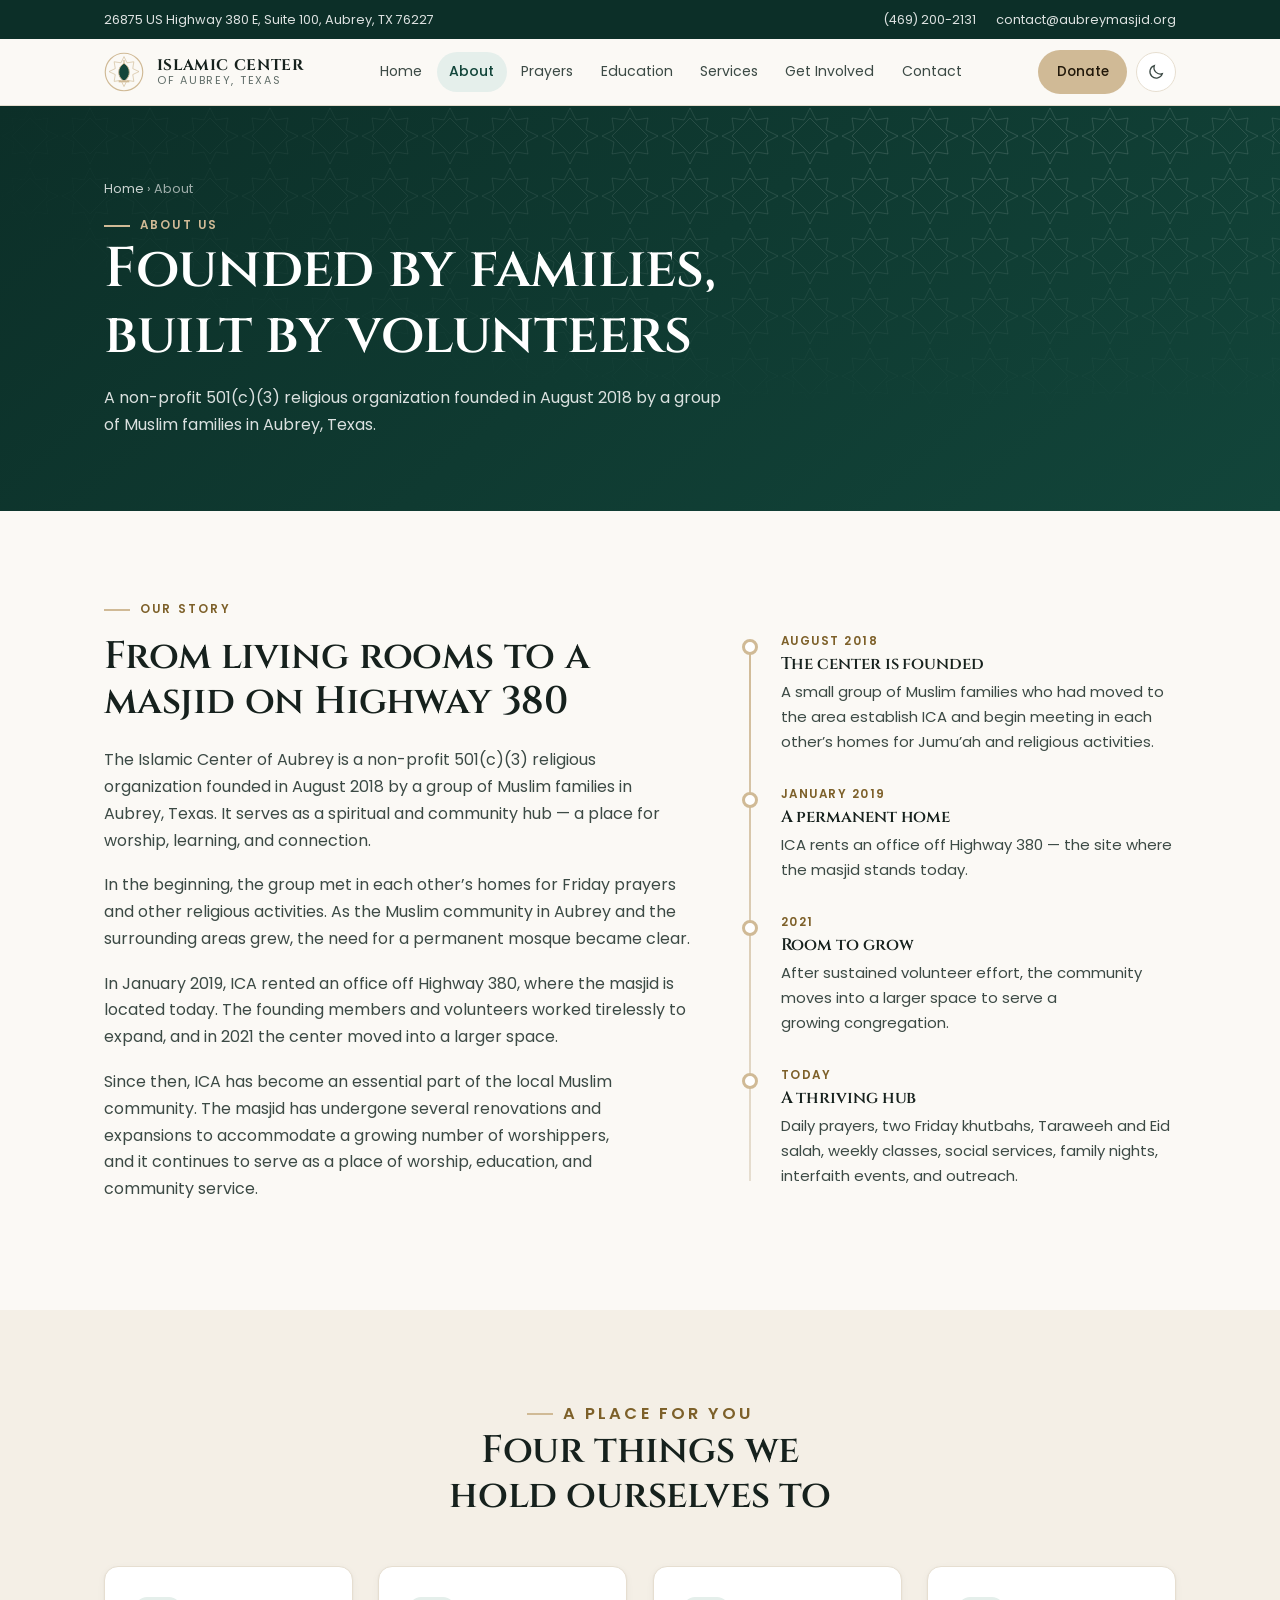
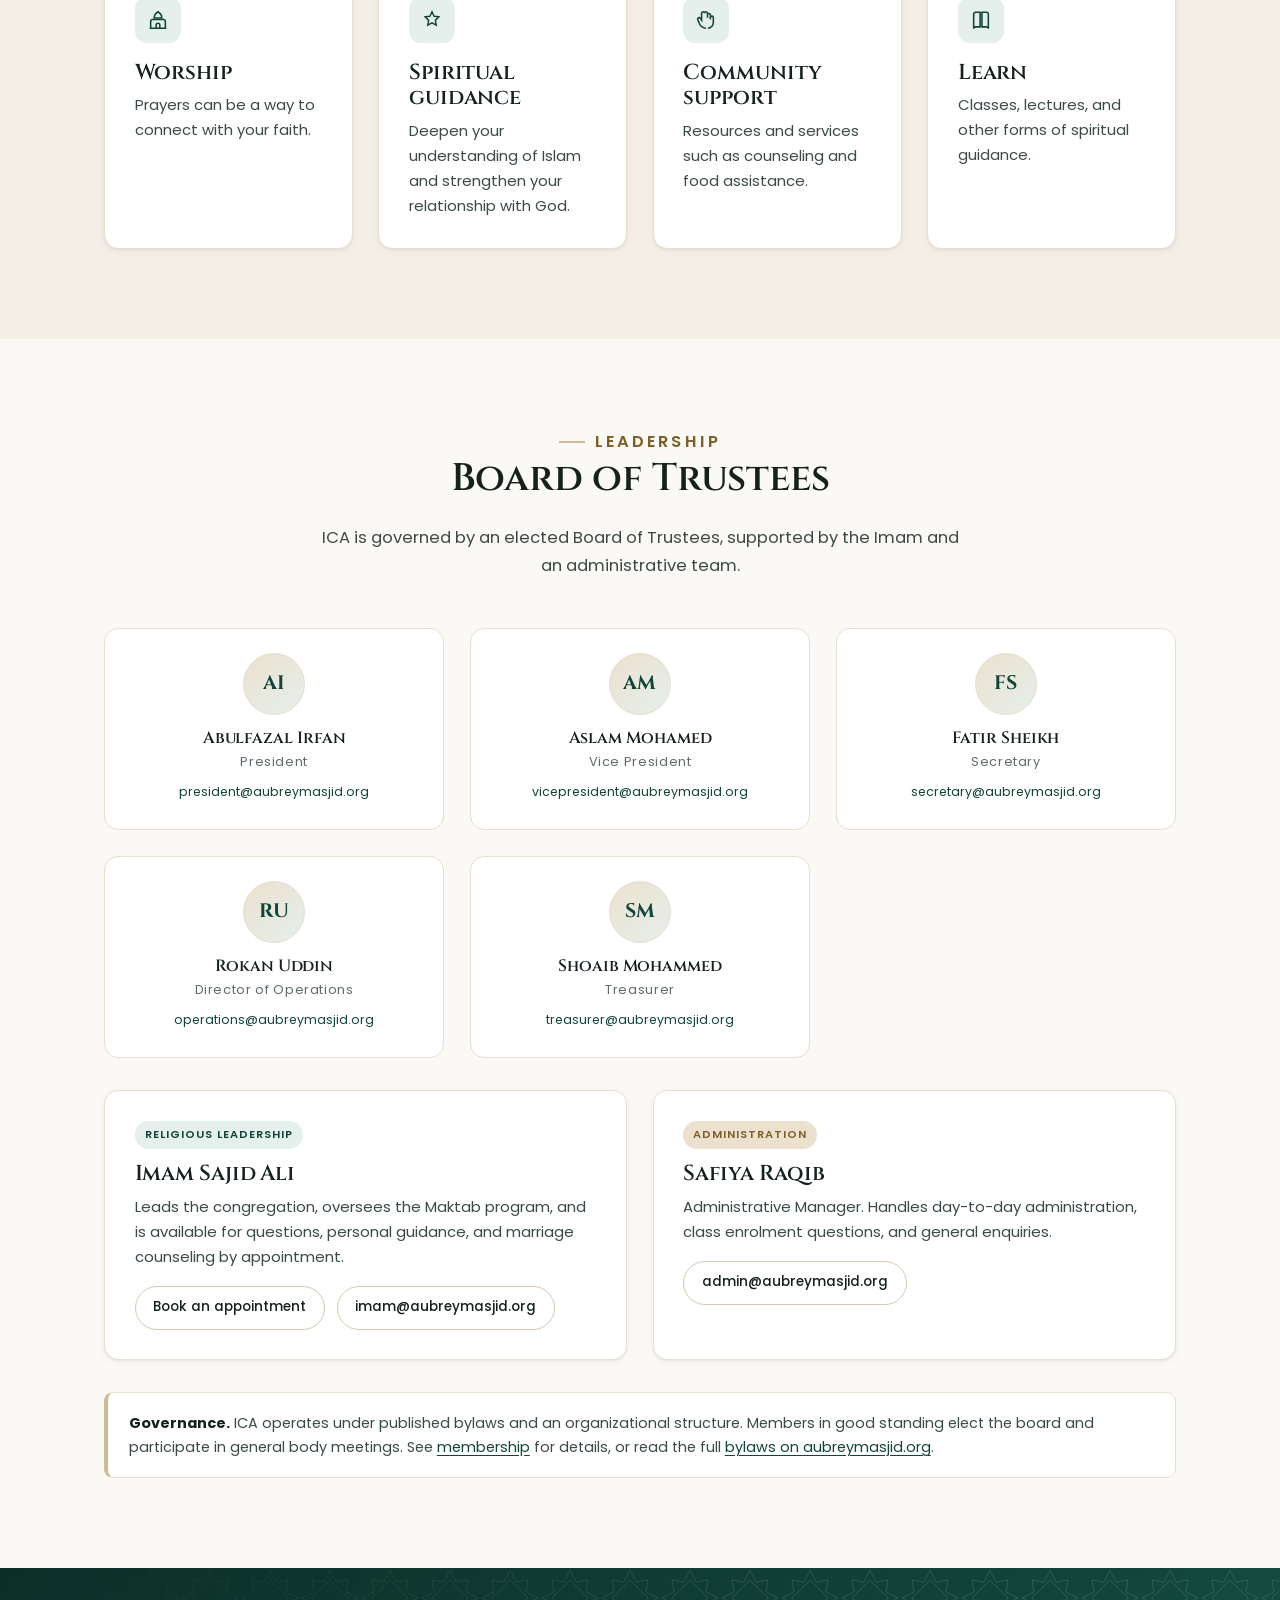
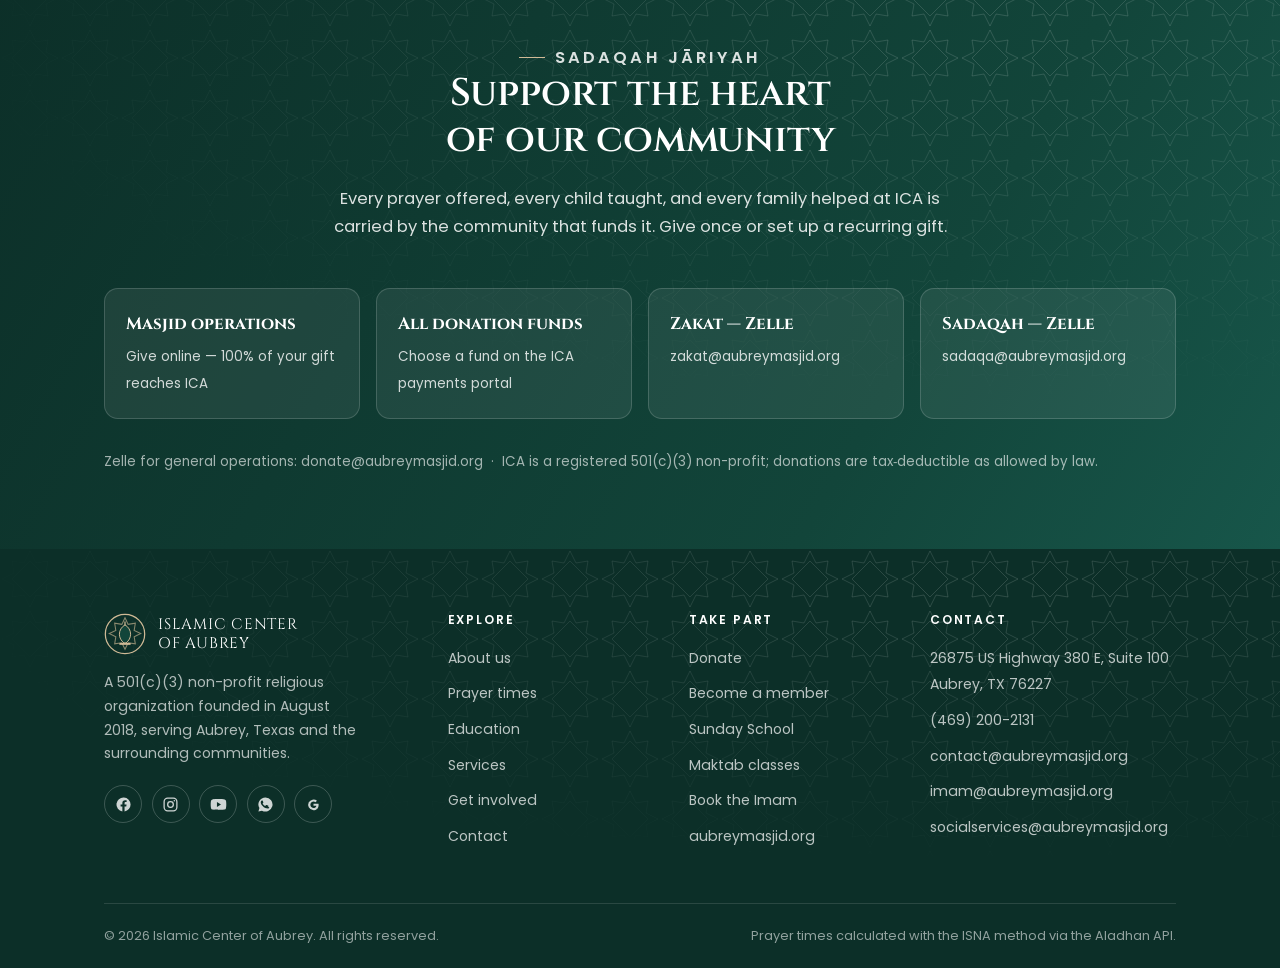
==== commit be542d73: "Add board contact emails to the About page The original site links each trustee card on /organizatio" ====
--- a/about.html
+++ b/about.html
@@ -164,11 +164,11 @@
     </div>
 
     <div class="grid g-3">
-      <div class="person"><div class="avatar" aria-hidden="true">AI</div><h3>Abulfazal Irfan</h3><span>President</span></div>
-      <div class="person"><div class="avatar" aria-hidden="true">AM</div><h3>Aslam Mohamed</h3><span>Vice President</span></div>
-      <div class="person"><div class="avatar" aria-hidden="true">FS</div><h3>Fatir Sheikh</h3><span>Secretary</span></div>
-      <div class="person"><div class="avatar" aria-hidden="true">RU</div><h3>Rokan Uddin</h3><span>Director of Operations</span></div>
-      <div class="person"><div class="avatar" aria-hidden="true">SM</div><h3>Shoaib Mohammed</h3><span>Treasurer</span></div>
+      <div class="person"><div class="avatar" aria-hidden="true">AI</div><h3>Abulfazal Irfan</h3><span>President</span><a class="person-mail" href="mailto:president@aubreymasjid.org">president@aubreymasjid.org</a></div>
+      <div class="person"><div class="avatar" aria-hidden="true">AM</div><h3>Aslam Mohamed</h3><span>Vice President</span><a class="person-mail" href="mailto:vicepresident@aubreymasjid.org">vicepresident@aubreymasjid.org</a></div>
+      <div class="person"><div class="avatar" aria-hidden="true">FS</div><h3>Fatir Sheikh</h3><span>Secretary</span><a class="person-mail" href="mailto:secretary@aubreymasjid.org">secretary@aubreymasjid.org</a></div>
+      <div class="person"><div class="avatar" aria-hidden="true">RU</div><h3>Rokan Uddin</h3><span>Director of Operations</span><a class="person-mail" href="mailto:operations@aubreymasjid.org">operations@aubreymasjid.org</a></div>
+      <div class="person"><div class="avatar" aria-hidden="true">SM</div><h3>Shoaib Mohammed</h3><span>Treasurer</span><a class="person-mail" href="mailto:treasurer@aubreymasjid.org">treasurer@aubreymasjid.org</a></div>
     </div>
 
     <div class="grid g-2 mt-2">
--- a/assets/css/site.css
+++ b/assets/css/site.css
@@ -6,7 +6,7 @@
 :root {
   /* Brand */
   --sand:        #d0ba96;
-  --sand-deep:   #b99a68;
+  --sand-deep:   #7d6029;   /* label/text gold — 4.5:1+ on light surfaces */
   --sand-soft:   #ece1cf;
   --green:       #12453a;
   --green-deep:  #0c2f28;
@@ -19,10 +19,11 @@
   --surface-2:   #fdfbf7;
   --ink:         #16211d;
   --ink-2:       #3c4a45;
-  --ink-3:       #6b7873;
+  --ink-3:       #5f6c67;
   --line:        #e6ded0;
   --line-strong: #d6cab4;
   --link:        #12453a;
+  --accent:      #12453a;   /* accent that reads on --surface */
 
   --shadow-sm: 0 1px 2px rgba(22, 33, 29, .06), 0 2px 8px rgba(22, 33, 29, .04);
   --shadow-md: 0 2px 6px rgba(22, 33, 29, .06), 0 12px 32px rgba(22, 33, 29, .08);
@@ -53,6 +54,9 @@
     --line:        #26332c;
     --line-strong: #35453c;
     --link:        #d0ba96;
+  --accent:      #d0ba96;
+  --sand-deep:   #d6bb8a;
+    --accent:      #d0ba96;
     --green-soft:  #16302a;
     --sand-soft:   #2b2519;
     --shadow-sm: 0 1px 2px rgba(0,0,0,.4);
@@ -189,7 +193,7 @@
 .btn-primary:hover { background: var(--green-deep); box-shadow: var(--shadow-md); }
 
 .btn-sand { background: var(--sand); color: #21180a; }
-.btn-sand:hover { background: var(--sand-deep); color: #fff; }
+.btn-sand:hover { background: #7d6029; color: #fff; }
 
 .btn-ghost { border-color: var(--line-strong); color: var(--ink); background: transparent; }
 .btn-ghost:hover { border-color: var(--sand-deep); background: var(--surface); }
@@ -220,9 +224,15 @@
 
 .site-header {
   position: sticky; top: 0; z-index: 100;
+  border-bottom: 1px solid var(--line);
+}
+/* The translucent blur lives on a pseudo-element, not on .site-header itself:
+   backdrop-filter makes an element the containing block for fixed-position
+   descendants, which would clip the mobile nav drawer to the header's height. */
+.site-header::before {
+  content: ""; position: absolute; inset: 0; z-index: -1;
   background: color-mix(in srgb, var(--bg) 88%, transparent);
   backdrop-filter: blur(14px);
-  border-bottom: 1px solid var(--line);
 }
 .site-header .wrap {
   display: flex; align-items: center; justify-content: space-between;
@@ -245,8 +255,7 @@
   transition: color .16s ease, background-color .16s ease;
 }
 .nav a:hover { color: var(--ink); background: var(--bg-alt); }
-.nav a[aria-current="page"] { color: var(--green); background: var(--green-soft); font-weight: 500; }
-:root[data-theme="dark"] .nav a[aria-current="page"] { color: var(--sand); }
+.nav a[aria-current="page"] { color: var(--accent); background: var(--green-soft); font-weight: 500; }
 
 .header-actions { display: flex; align-items: center; gap: .55rem; }
 
@@ -266,7 +275,10 @@
     position: fixed; inset: 0 0 0 auto; width: min(330px, 84vw);
     background: var(--surface); border-left: 1px solid var(--line);
     flex-direction: column; align-items: stretch; gap: .2rem;
-    padding: 5.5rem 1.25rem 2rem;
+    /* --nav-top is set from the live header height when the drawer opens, so
+       the first link never tucks under the sticky header (the topbar above it
+       is only present at the top of the page). */
+    padding: var(--nav-top, 5.5rem) 1.25rem 2rem;
     transform: translateX(100%); transition: transform .28s cubic-bezier(.4,0,.2,1);
     box-shadow: var(--shadow-lg); overflow-y: auto;
   }
@@ -377,9 +389,8 @@
 .countdown-label { font-size: .68rem; letter-spacing: .14em; text-transform: uppercase; color: var(--ink-3); display: block; }
 .countdown-value {
   font-family: var(--font-display); font-size: 1.32rem; font-weight: 700;
-  color: var(--green); font-variant-numeric: tabular-nums; display: block; line-height: 1.3;
-}
-:root[data-theme="dark"] .countdown-value { color: var(--sand); }
+  color: var(--accent); font-variant-numeric: tabular-nums; display: block; line-height: 1.3;
+}
 .countdown-name { font-size: .74rem; color: var(--ink-3); }
 
 .prayer-rows { list-style: none; margin: 0; padding: .35rem 0; }
@@ -403,9 +414,7 @@
   border-left-color: var(--sand);
 }
 .prayer-rows li[data-next="true"] .p-name,
-.prayer-rows li[data-next="true"] .p-time { color: var(--green); font-weight: 600; }
-:root[data-theme="dark"] .prayer-rows li[data-next="true"] .p-name,
-:root[data-theme="dark"] .prayer-rows li[data-next="true"] .p-time { color: var(--sand); }
+.prayer-rows li[data-next="true"] .p-time { color: var(--accent); font-weight: 600; }
 .prayer-rows li.is-sun { opacity: .82; }
 
 .prayer-card__foot {
@@ -449,19 +458,17 @@
 .card p + p { margin-top: .7rem; }
 .card .card-link {
   margin-top: auto; padding-top: 1.1rem;
-  font-size: .85rem; font-weight: 500; color: var(--green);
+  font-size: .85rem; font-weight: 500; color: var(--accent);
   display: inline-flex; align-items: center; gap: .4rem;
 }
-:root[data-theme="dark"] .card .card-link { color: var(--sand); }
 a.card:hover .card-link { gap: .65rem; }
 
 .card-icon {
   width: 46px; height: 46px; border-radius: 12px;
   display: grid; place-items: center; margin-bottom: 1.05rem;
-  background: var(--green-soft); color: var(--green);
+  background: var(--green-soft); color: var(--accent);
   flex: none;
 }
-:root[data-theme="dark"] .card-icon { color: var(--sand); }
 .card-icon svg { width: 22px; height: 22px; }
 .card-icon.sand { background: var(--sand-soft); color: var(--sand-deep); }
 
@@ -472,8 +479,7 @@
   background: var(--sand-soft); color: var(--sand-deep);
   margin-bottom: .8rem; align-self: flex-start;
 }
-.tag.green { background: var(--green-soft); color: var(--green); }
-:root[data-theme="dark"] .tag.green { color: var(--sand); }
+.tag.green { background: var(--green-soft); color: var(--accent); }
 
 /* Definition list used for schedules / fees */
 .meta-list { margin: 1.1rem 0 0; padding: 0; border-top: 1px solid var(--line); }
@@ -489,8 +495,7 @@
 
 .stats { display: grid; grid-template-columns: repeat(auto-fit, minmax(160px, 1fr)); gap: 1px; background: var(--line); border: 1px solid var(--line); border-radius: var(--radius); overflow: hidden; }
 .stats div { background: var(--surface); padding: 1.5rem 1.25rem; text-align: center; }
-.stats b { display: block; font-family: var(--font-display); font-size: clamp(1.6rem, 3.4vw, 2.15rem); color: var(--green); line-height: 1.1; }
-:root[data-theme="dark"] .stats b { color: var(--sand); }
+.stats b { display: block; font-family: var(--font-display); font-size: clamp(1.6rem, 3.4vw, 2.15rem); color: var(--accent); line-height: 1.1; }
 .stats span { display: block; font-size: .78rem; color: var(--ink-3); letter-spacing: .07em; text-transform: uppercase; margin-top: .4rem; }
 
 /* ---------- Timeline ---------- */
@@ -524,12 +529,18 @@
   width: 62px; height: 62px; border-radius: 50%; margin: 0 auto .9rem;
   display: grid; place-items: center;
   background: linear-gradient(140deg, var(--sand-soft), var(--green-soft));
-  color: var(--green); font-family: var(--font-display); font-size: 1.22rem; font-weight: 700;
+  color: var(--accent); font-family: var(--font-display); font-size: 1.22rem; font-weight: 700;
   border: 1px solid var(--line);
 }
-:root[data-theme="dark"] .person .avatar { color: var(--sand); }
 .person h3 { font-size: 1.02rem; margin-bottom: .18rem; }
-.person span { font-size: .8rem; color: var(--ink-3); letter-spacing: .05em; }
+.person span { display: block; font-size: .8rem; color: var(--ink-3); letter-spacing: .05em; }
+.person-mail {
+  display: inline-block; margin-top: .6rem;
+  font-size: .78rem; color: var(--accent); text-decoration: none;
+  overflow-wrap: anywhere;
+  border-bottom: 1px solid transparent; transition: border-color .16s ease;
+}
+.person-mail:hover { border-bottom-color: currentColor; }
 
 /* ---------- Callout / notice ---------- */
 
@@ -623,9 +634,8 @@
 .contact-list li:last-child { border-bottom: 0; }
 .contact-list .ci {
   width: 38px; height: 38px; flex: none; border-radius: 10px;
-  display: grid; place-items: center; background: var(--green-soft); color: var(--green);
-}
-:root[data-theme="dark"] .contact-list .ci { color: var(--sand); }
+  display: grid; place-items: center; background: var(--green-soft); color: var(--accent);
+}
 .contact-list .ci svg { width: 18px; height: 18px; }
 .contact-list b { display: block; font-size: .74rem; letter-spacing: .12em; text-transform: uppercase; color: var(--ink-3); font-weight: 600; margin-bottom: .15rem; }
 .contact-list a, .contact-list span { color: var(--ink); text-decoration: none; font-size: .95rem; }
